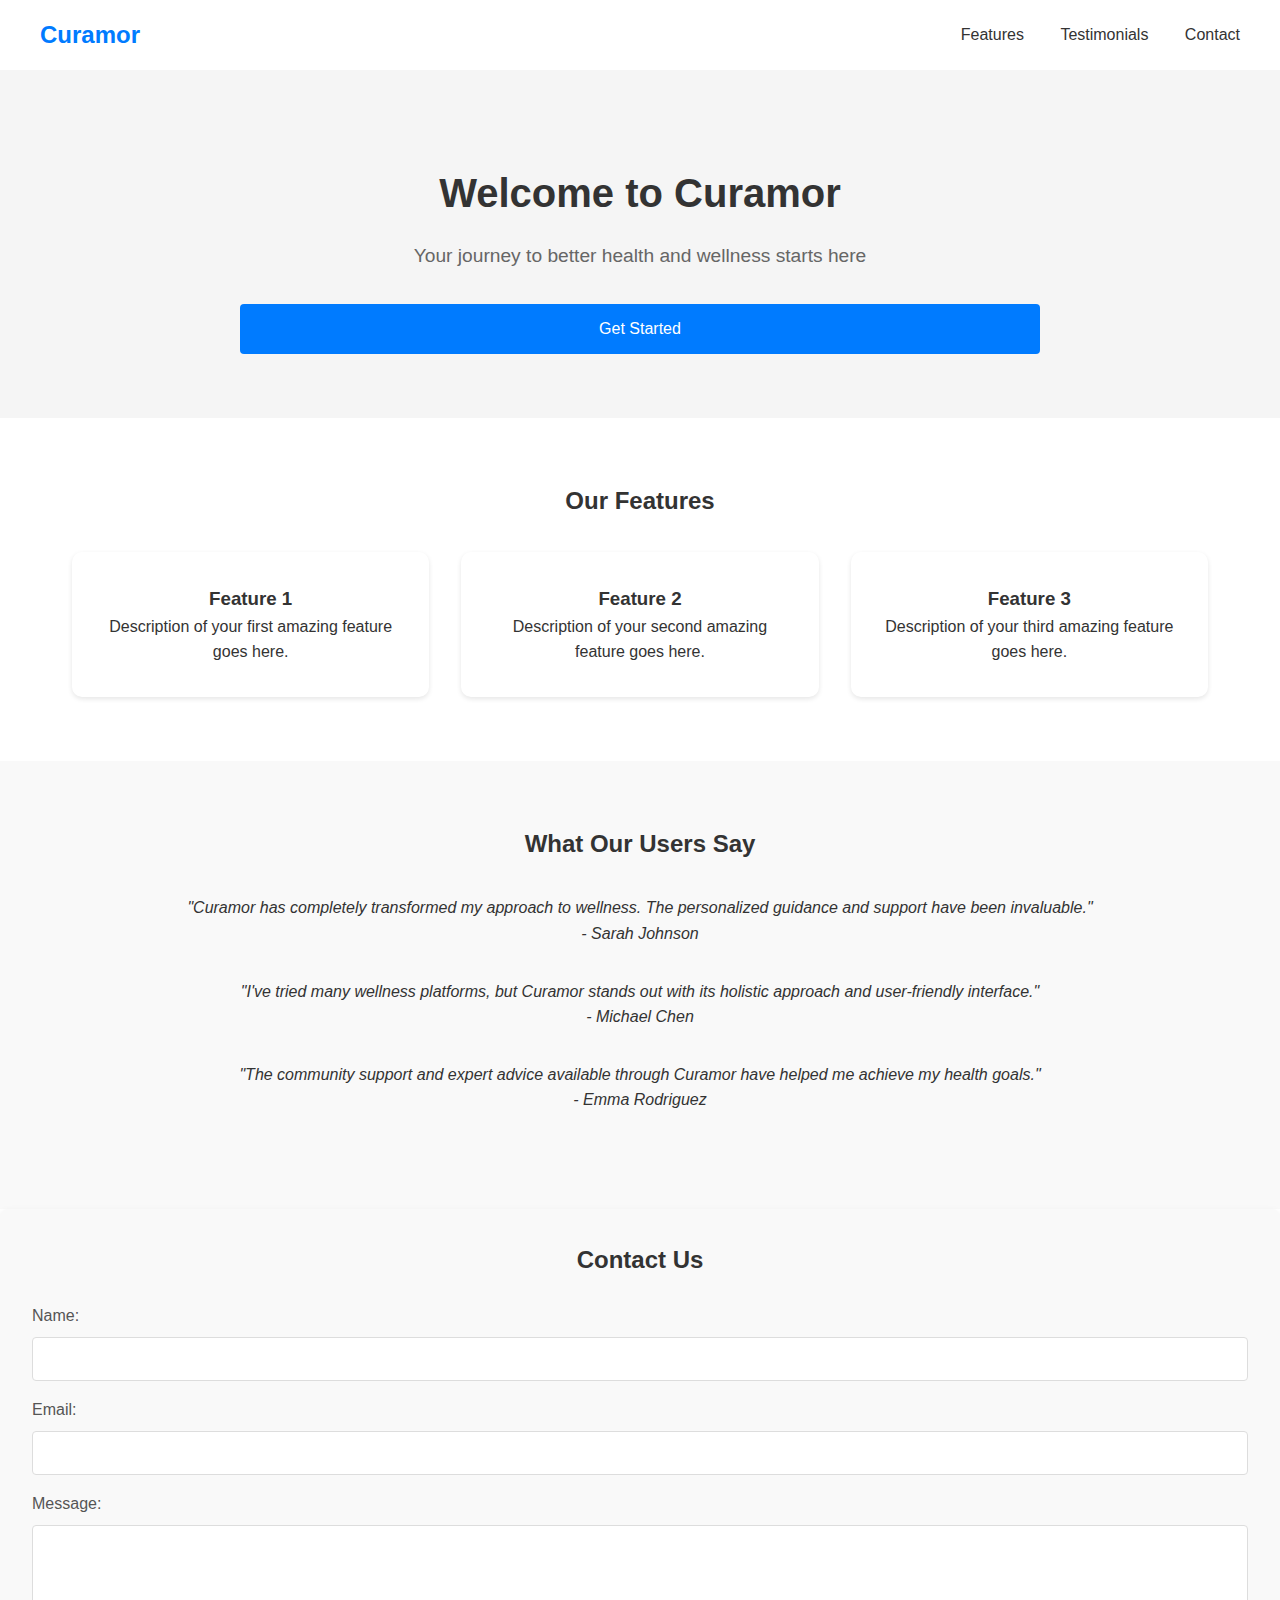
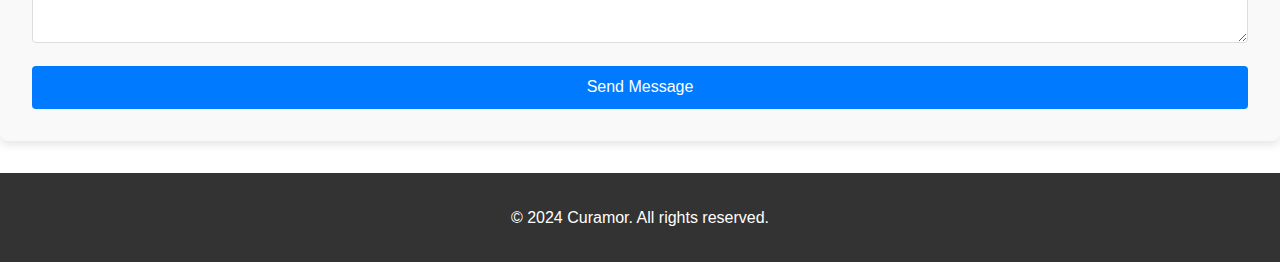
==== index.html @ 8fc708de "start landing page" ====
<!DOCTYPE html>
<html lang="en">
<head>
    <meta charset="UTF-8">
    <meta name="viewport" content="width=device-width, initial-scale=1.0">
    <title>Curamor - Welcome</title>
    <link rel="stylesheet" href="assets/css/normalize.css">
    <link rel="stylesheet" href="assets/css/style.css">
</head>
<body>
    <header>
        <nav>
            <div class="logo">Curamor</div>
            <div class="nav-links">
                <a href="#features">Features</a>
                <a href="#testimonials">Testimonials</a>
                <a href="#contact">Contact</a>
            </div>
        </nav>
    </header>

    <section class="hero">
        <div class="hero-content">
            <h1>Welcome to Curamor</h1>
            <p>Your journey to better health and wellness starts here</p>
            <a href="#get-started" class="cta-button">Get Started</a>
        </div>
    </section>

    <section class="features" id="features">
        <h2 style="text-align: center; margin-bottom: 2rem;">Our Features</h2>
        <div class="features-grid">
            <div class="feature-card">
                <h3>Feature 1</h3>
                <p>Description of your first amazing feature goes here.</p>
            </div>
            <div class="feature-card">
                <h3>Feature 2</h3>
                <p>Description of your second amazing feature goes here.</p>
            </div>
            <div class="feature-card">
                <h3>Feature 3</h3>
                <p>Description of your third amazing feature goes here.</p>
            </div>
        </div>
    </section>

    <section class="testimonials">
        <h2>What Our Users Say</h2>
        <div class="testimonial">
            <p>"Curamor has completely transformed my approach to wellness. The personalized guidance and support have been invaluable."</p>
            <cite>- Sarah Johnson</cite>
        </div>
        <div class="testimonial">
            <p>"I've tried many wellness platforms, but Curamor stands out with its holistic approach and user-friendly interface."</p>
            <cite>- Michael Chen</cite>
        </div>
        <div class="testimonial">
            <p>"The community support and expert advice available through Curamor have helped me achieve my health goals."</p>
            <cite>- Emma Rodriguez</cite>
        </div>
    </section>

    <section class="contact" id="contact">
        <h2>Contact Us</h2>
        <form action="#" method="POST">
            <div class="form-group">
                <label for="name">Name:</label>
                <input type="text" id="name" name="name" required>
            </div>
            <div class="form-group">
                <label for="email">Email:</label>
                <input type="email" id="email" name="email" required>
            </div>
            <div class="form-group">
                <label for="message">Message:</label>
                <textarea id="message" name="message" rows="5" required></textarea>
            </div>
            <button type="submit" class="cta-button">Send Message</button>
        </form>
    </section>

    <footer>
        <p>&copy; 2024 Curamor. All rights reserved.</p>
    </footer>
</body>
</html>
---- assets/css/style.css ----
* {
    margin: 0;
    padding: 0;
    box-sizing: border-box;
}

body {
    font-family: 'Arial', sans-serif;
    line-height: 1.6;
    color: #333;
}

header {
    background-color: #ffffff;
    padding: 1rem 2rem;
    box-shadow: 0 2px 5px rgba(0,0,0,0.1);
}

nav {
    display: flex;
    justify-content: space-between;
    align-items: center;
    max-width: 1200px;
    margin: 0 auto;
}

.logo {
    font-size: 1.5rem;
    font-weight: bold;
    color: #007bff;
}

.nav-links a {
    margin-left: 2rem;
    text-decoration: none;
    color: #333;
    transition: color 0.3s;
}

.nav-links a:hover {
    color: #007bff;
}

.hero {
    background-color: #f5f5f5;
    padding: 4rem 2rem;
    text-align: center;
}

.hero-content {
    max-width: 800px;
    margin: 0 auto;
}

.hero h1 {
    font-size: 2.5rem;
    margin-bottom: 1rem;
    color: #333;
}

.hero p {
    font-size: 1.2rem;
    color: #666;
    margin-bottom: 2rem;
}

.cta-button {
    display: inline-block;
    padding: 1rem 2rem;
    background-color: #007bff;
    color: white;
    text-decoration: none;
    border-radius: 5px;
    transition: background-color 0.3s;
}

.cta-button:hover {
    background-color: #0056b3;
}

.features {
    padding: 4rem 2rem;
    max-width: 1200px;
    margin: 0 auto;
}

.features h2 {
    text-align: center;
    margin-bottom: 2rem;
}

.features-grid {
    display: grid;
    grid-template-columns: repeat(auto-fit, minmax(250px, 1fr));
    gap: 2rem;
    margin-top: 2rem;
}

.feature-card {
    text-align: center;
    padding: 2rem;
    background-color: #ffffff;
    border-radius: 10px;
    box-shadow: 0 2px 5px rgba(0,0,0,0.1);
}

.testimonials {
    background-color: #f9f9f9;
    padding: 4rem 2rem;
    text-align: center;
}

.testimonials h2 {
    margin-bottom: 2rem;
}

.testimonial {
    margin-bottom: 2rem;
    font-style: italic;
}

footer {
    background-color: #333;
    color: white;
    padding: 2rem;
    text-align: center;
    margin-top: 2rem;
}

footer a {
    color: #007bff;
    text-decoration: none;
}

footer a:hover {
    text-decoration: underline;
}

.contact {
    background-color: #f9f9f9;
    padding: 2rem;
    border-radius: 8px;
    box-shadow: 0 4px 8px rgba(0, 0, 0, 0.1);
}

.contact h2 {
    text-align: center;
    margin-bottom: 1.5rem;
    color: #333;
}

.form-group {
    margin-bottom: 1rem;
}

.form-group label {
    display: block;
    margin-bottom: 0.5rem;
    color: #555;
}

.form-group input,
.form-group textarea {
    width: 100%;
    padding: 0.75rem;
    border: 1px solid #ddd;
    border-radius: 4px;
    font-size: 1rem;
}

.form-group input:focus,
.form-group textarea:focus {
    border-color: #007BFF;
    outline: none;
}

.cta-button {
    display: block;
    width: 100%;
    padding: 0.75rem;
    background-color: #007BFF;
    color: #fff;
    border: none;
    border-radius: 4px;
    font-size: 1rem;
    cursor: pointer;
    text-align: center;
    transition: background-color 0.3s ease;
}

.cta-button:hover {
    background-color: #0056b3;
}
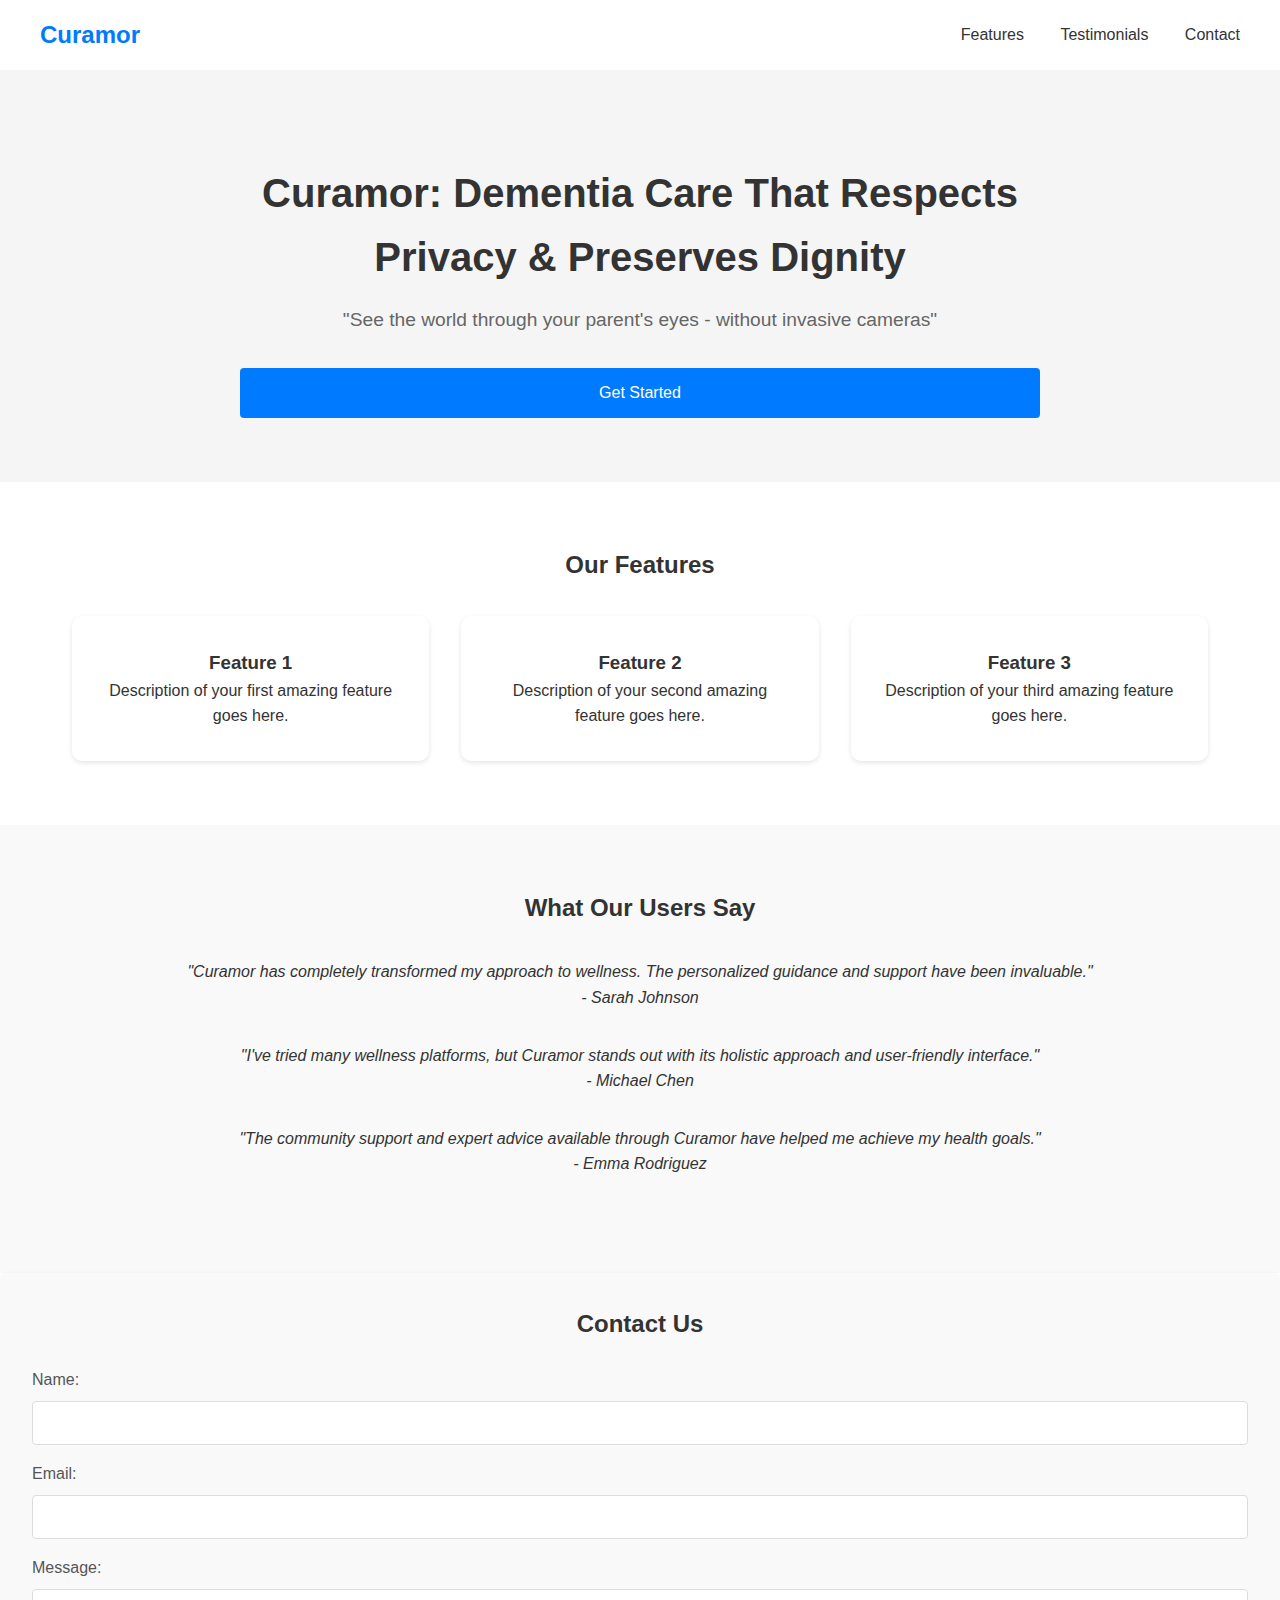
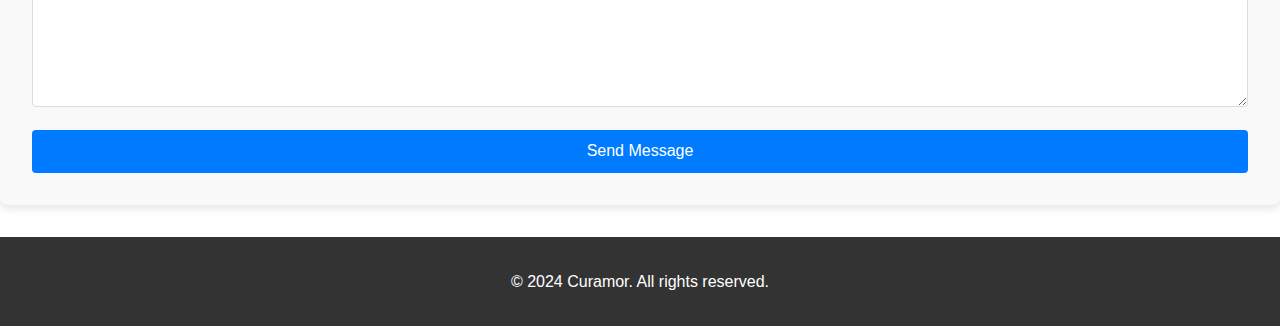
==== commit f685b053: "Update content" ====
--- a/index.html
+++ b/index.html
@@ -21,8 +21,8 @@
 
     <section class="hero">
         <div class="hero-content">
-            <h1>Welcome to Curamor</h1>
-            <p>Your journey to better health and wellness starts here</p>
+            <h1>Curamor: Dementia Care That Respects Privacy & Preserves Dignity</h1>
+            <p>"See the world through your parent's eyes - without invasive cameras"</p>
             <a href="#get-started" class="cta-button">Get Started</a>
         </div>
     </section>
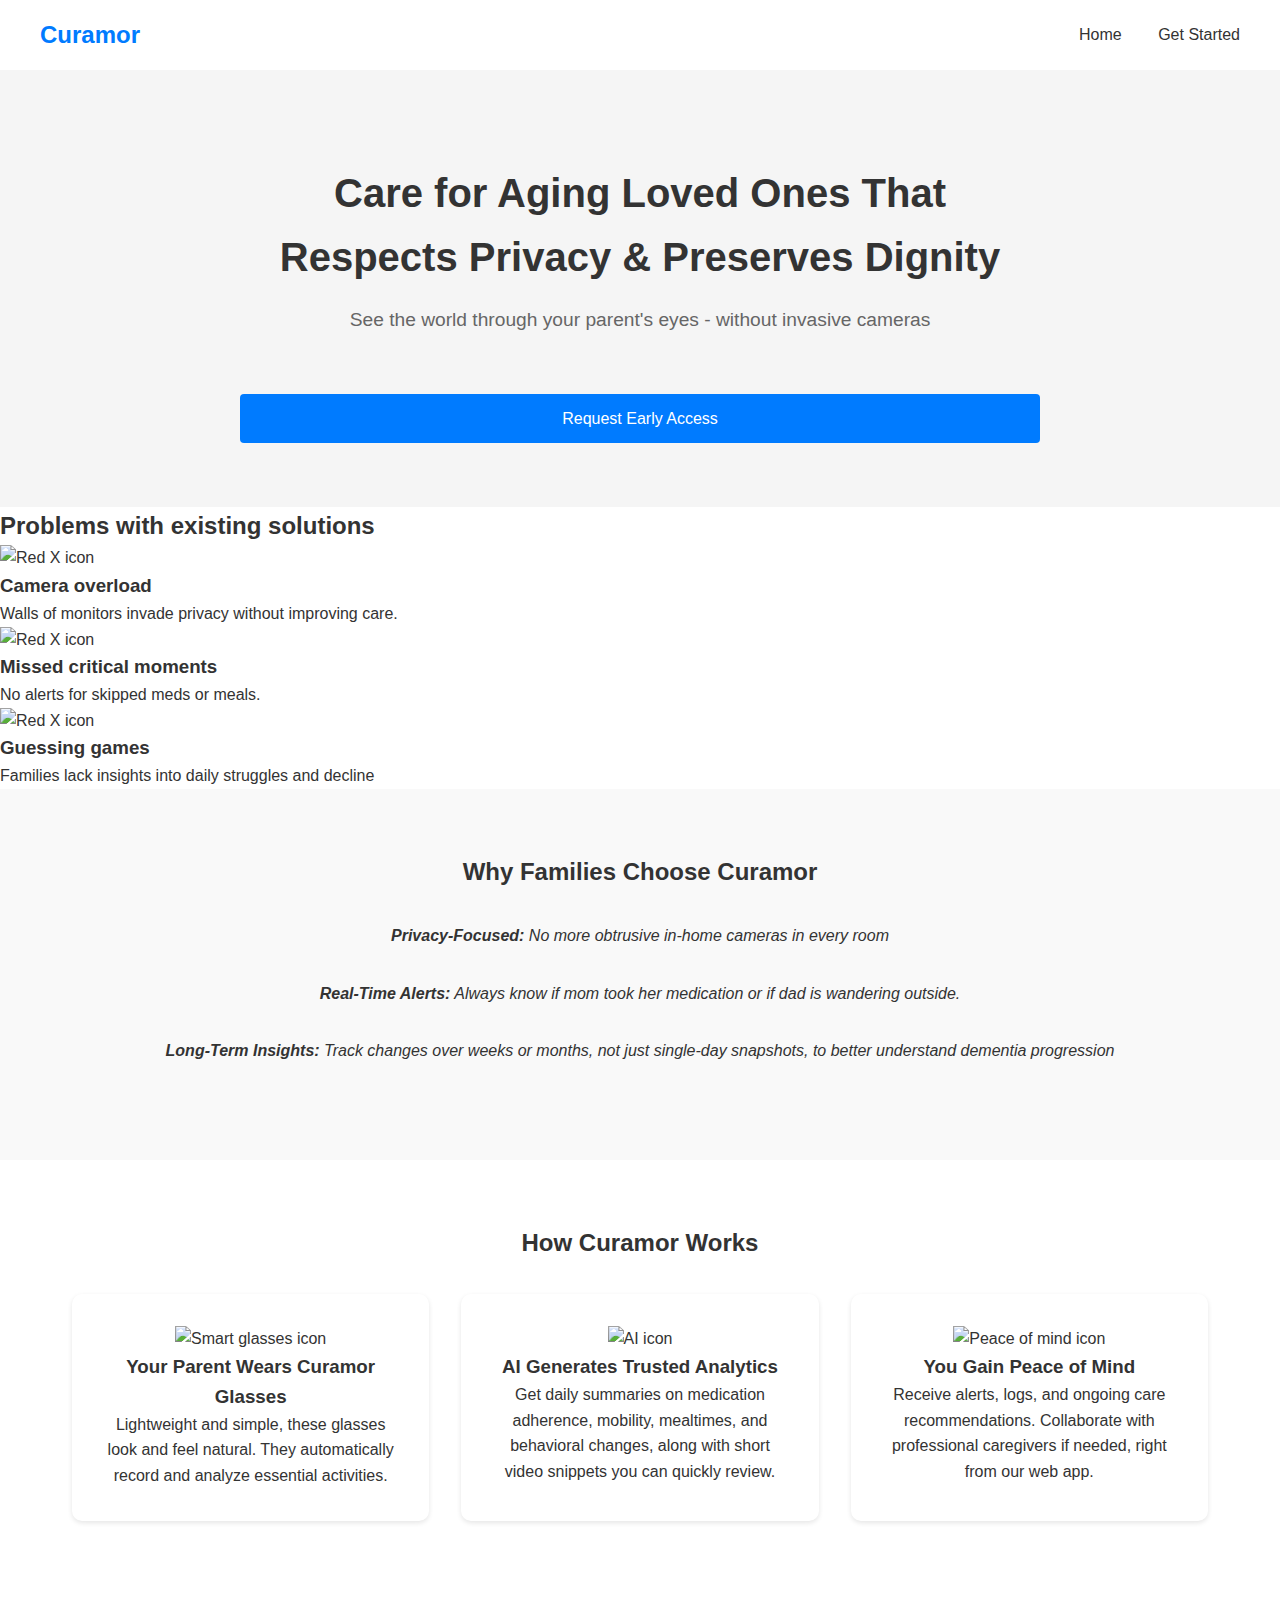
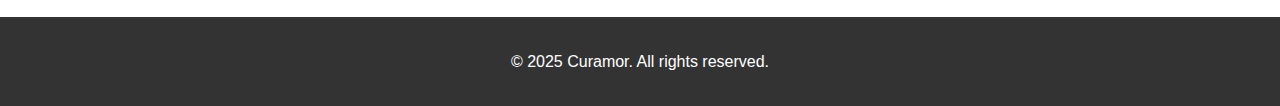
==== commit 77e0c79a: "Add mailchimp signup form" ====
--- a/index.html
+++ b/index.html
@@ -4,6 +4,7 @@
     <meta charset="UTF-8">
     <meta name="viewport" content="width=device-width, initial-scale=1.0">
     <title>Curamor - Welcome</title>
+    <link rel="icon" type="image/x-icon" href="assets/images/favicon.ico">
     <link rel="stylesheet" href="assets/css/normalize.css">
     <link rel="stylesheet" href="assets/css/style.css">
 </head>
@@ -12,76 +13,91 @@
         <nav>
             <div class="logo">Curamor</div>
             <div class="nav-links">
-                <a href="#features">Features</a>
-                <a href="#testimonials">Testimonials</a>
-                <a href="#contact">Contact</a>
+                <!-- <a href="#features">How Curamor Works</a>
+                <a href="#testimonials">Testimonials</a> -->
+                <a href="index.html">Home</a>
+                <a href="pages/signup.html">Get Started</a>
             </div>
         </nav>
     </header>
 
-    <section class="hero">
+    <section class="hero ">
         <div class="hero-content">
-            <h1>Curamor: Dementia Care That Respects Privacy & Preserves Dignity</h1>
-            <p>"See the world through your parent's eyes - without invasive cameras"</p>
-            <a href="#get-started" class="cta-button">Get Started</a>
+            <h1>Care for Aging Loved Ones That Respects Privacy & Preserves Dignity</h1>
+            <p>See the world through your parent's eyes - without invasive cameras</p>
+            <br>
+            <!-- <p>Curamor’s AI-powered smart glasses provide real-time insight into your elderly 
+                parent's well-being, helping you monitor critical daily tasks, stay proactive 
+                about dementia progression, and preserve your parent's dignity.
+            </p> -->
+            <a href="pages/signup.html" class="cta-button">Request Early Access</a>
+        </div>
+    </section>
+
+    <section class="problems" id="current-problems">
+        <h2>Problems with existing solutions</h2>
+        <div class="problems-grid">
+            <div class="problem-card">
+                <img src="assets/images/red-x.png" alt="Red X icon" class="problem-icon">
+                <h3>Camera overload</h3>
+                <p>Walls of monitors invade privacy without improving care.</p>
+            </div>
+            <div class="problem-card">
+                <img src="assets/images/red-x.png" alt="Red X icon" class="problem-icon">
+                <h3>Missed critical moments</h3>
+                <p>No alerts for skipped meds or meals.</p>
+            </div>
+            <div class="problem-card">
+                <img src="assets/images/red-x.png" alt="Red X icon" class="problem-icon">
+                <h3>Guessing games</h3>
+                <p>Families lack insights into daily struggles and decline</p>
+            </div>
+        </div>
+    </section>
+
+
+    <section class="testimonials">
+        <h2>Why Families Choose Curamor</h2>
+        <div class="testimonial">
+            <p><b>Privacy-Focused:</b> No more obtrusive in-home cameras in every room</p>
+        </div>
+        <div class="testimonial">
+            <p><b>Real-Time Alerts:</b> Always know if mom took her medication or if dad is wandering outside.</p>
+        </div>
+        <div class="testimonial">
+            <p><b>Long-Term Insights:</b> Track changes over weeks or months, not just single-day snapshots, to better understand dementia progression</p>
         </div>
     </section>
 
     <section class="features" id="features">
-        <h2 style="text-align: center; margin-bottom: 2rem;">Our Features</h2>
+        <h2>How Curamor Works</h2>
         <div class="features-grid">
             <div class="feature-card">
-                <h3>Feature 1</h3>
-                <p>Description of your first amazing feature goes here.</p>
+                <img src="assets/images/smart-glass-icon.png" alt="Smart glasses icon" class="feature-icon">
+                <h3>Your Parent Wears Curamor Glasses</h3>
+                <p>Lightweight and simple, these glasses look and feel natural. They automatically record and analyze essential activities.</p>
             </div>
             <div class="feature-card">
-                <h3>Feature 2</h3>
-                <p>Description of your second amazing feature goes here.</p>
+                <img src="assets/images/ai-icon.png" alt="AI icon" class="feature-icon">
+                <h3>AI Generates Trusted Analytics</h3>
+                <p>Get daily summaries on medication adherence, mobility, mealtimes, and behavioral changes, along with short video snippets you can quickly review.</p>
             </div>
             <div class="feature-card">
-                <h3>Feature 3</h3>
-                <p>Description of your third amazing feature goes here.</p>
+                <img src="assets/images/peace-of-mind-icon.png" alt="Peace of mind icon" class="feature-icon">
+                <h3>You Gain Peace of Mind</h3>
+                <p>Receive alerts, logs, and ongoing care recommendations. Collaborate with professional caregivers if needed, right from our web app.</p>
             </div>
         </div>
     </section>
 
-    <section class="testimonials">
-        <h2>What Our Users Say</h2>
-        <div class="testimonial">
-            <p>"Curamor has completely transformed my approach to wellness. The personalized guidance and support have been invaluable."</p>
-            <cite>- Sarah Johnson</cite>
-        </div>
-        <div class="testimonial">
-            <p>"I've tried many wellness platforms, but Curamor stands out with its holistic approach and user-friendly interface."</p>
-            <cite>- Michael Chen</cite>
-        </div>
-        <div class="testimonial">
-            <p>"The community support and expert advice available through Curamor have helped me achieve my health goals."</p>
-            <cite>- Emma Rodriguez</cite>
-        </div>
-    </section>
-
-    <section class="contact" id="contact">
-        <h2>Contact Us</h2>
-        <form action="#" method="POST">
-            <div class="form-group">
-                <label for="name">Name:</label>
-                <input type="text" id="name" name="name" required>
-            </div>
-            <div class="form-group">
-                <label for="email">Email:</label>
-                <input type="email" id="email" name="email" required>
-            </div>
-            <div class="form-group">
-                <label for="message">Message:</label>
-                <textarea id="message" name="message" rows="5" required></textarea>
-            </div>
-            <button type="submit" class="cta-button">Send Message</button>
-        </form>
-    </section>
+    <!-- <section class="get-started" id="get-started">
+        <h2>Get Started</h2>
+        <p>Experience worry-free dementia care. Reserve your spot to be among the first to integrate Curamor into your family's daily life.</p>
+        <a href="#get-started" class="cta-button">Request Early Access</a>
+    </section> -->
 
     <footer>
-        <p>&copy; 2024 Curamor. All rights reserved.</p>
+        <p>&copy; 2025 Curamor. All rights reserved.</p>
     </footer>
 </body>
 </html>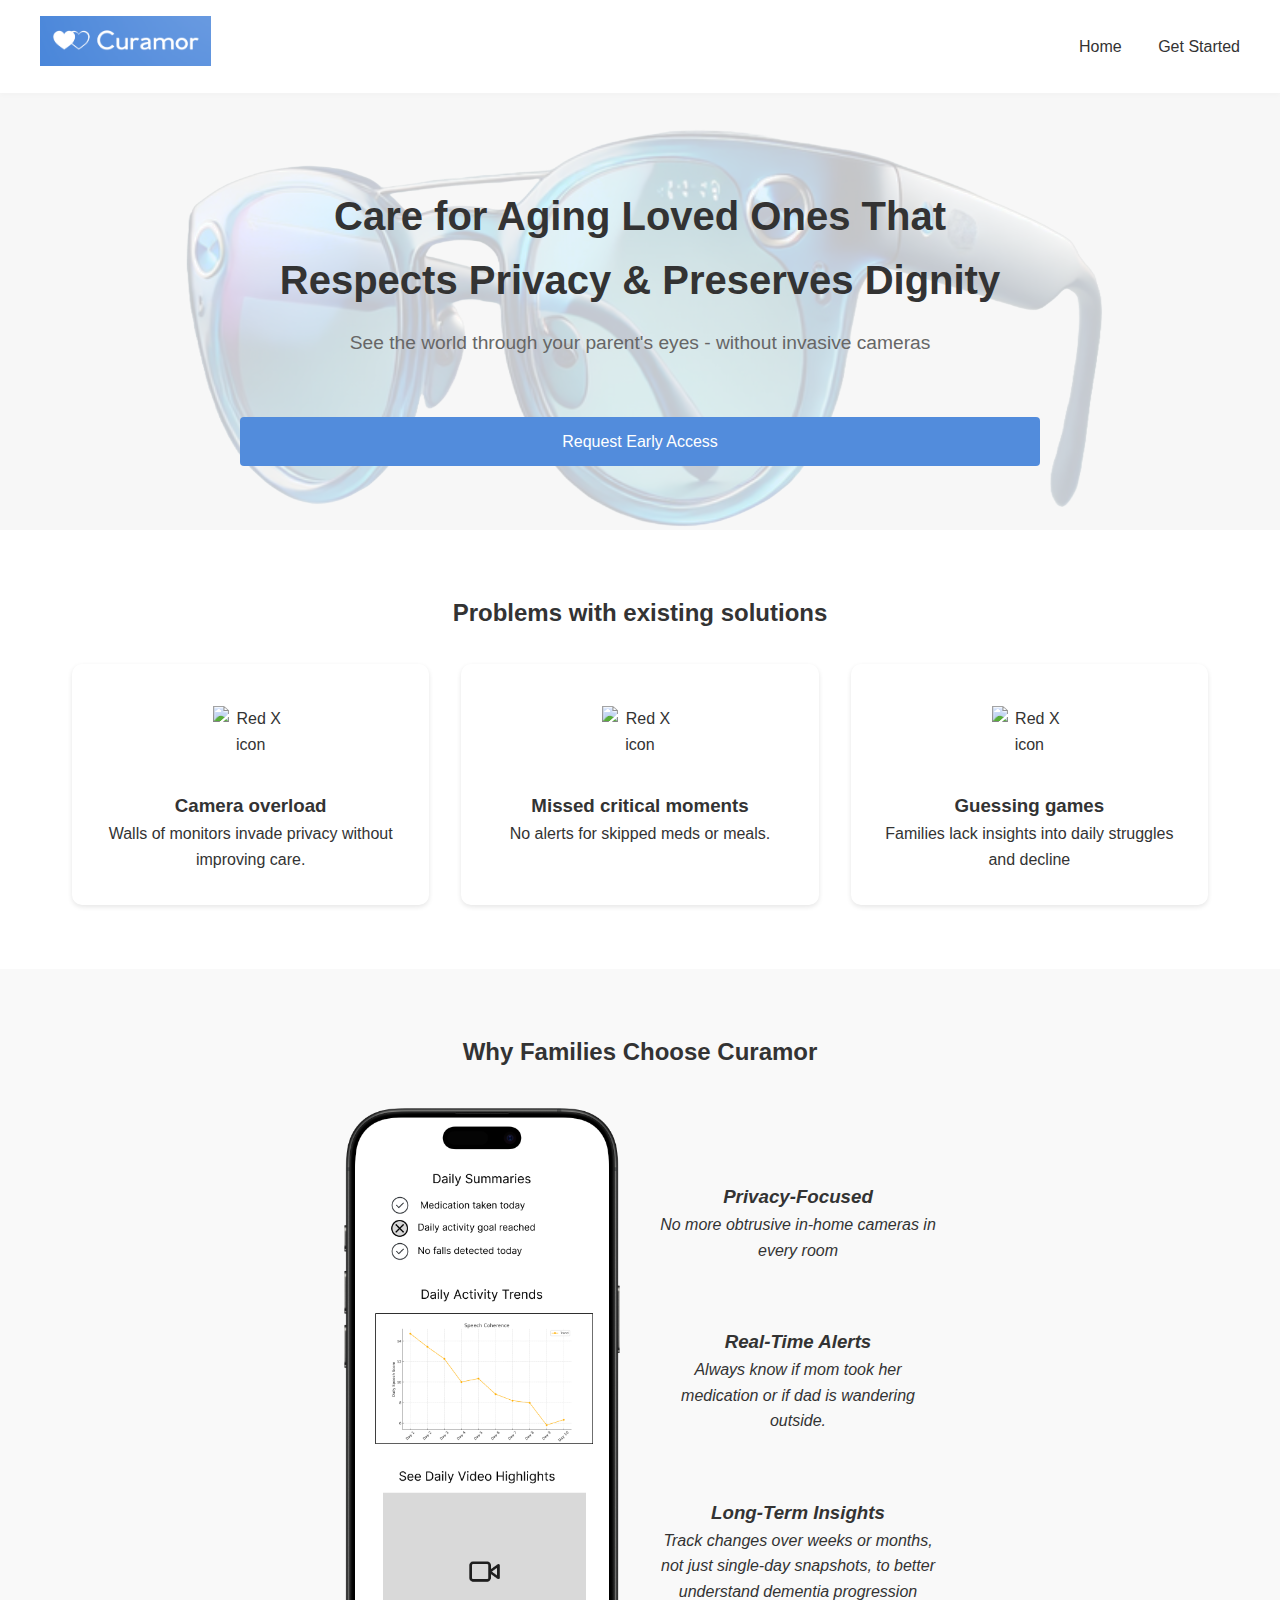
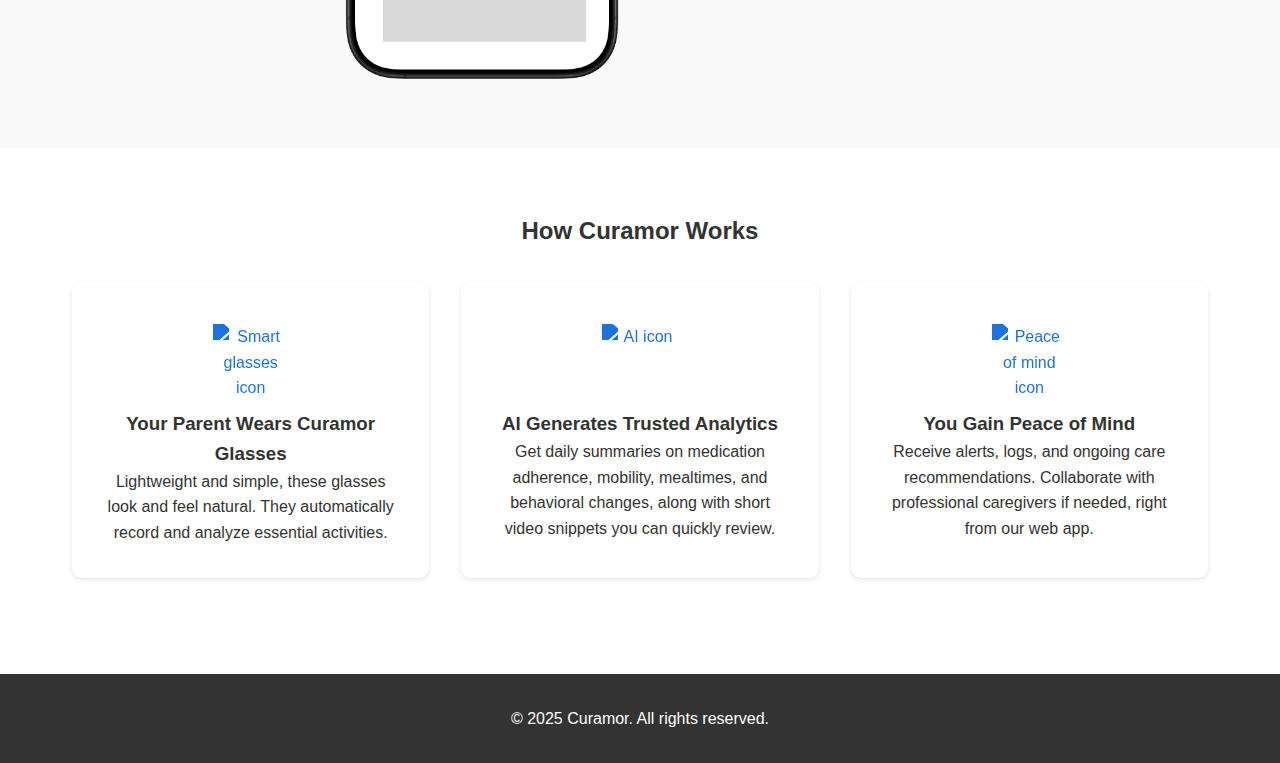
==== commit adc57404: "[Add images] Update site with images" ====
--- a/index.html
+++ b/index.html
@@ -11,7 +11,7 @@
 <body>
     <header>
         <nav>
-            <div class="logo">Curamor</div>
+            <div class="logo"><img src="assets/images/logo.png" height=50vw></div>
             <div class="nav-links">
                 <!-- <a href="#features">How Curamor Works</a>
                 <a href="#testimonials">Testimonials</a> -->
@@ -57,15 +57,22 @@
 
 
     <section class="testimonials">
-        <h2>Why Families Choose Curamor</h2>
-        <div class="testimonial">
-            <p><b>Privacy-Focused:</b> No more obtrusive in-home cameras in every room</p>
-        </div>
-        <div class="testimonial">
-            <p><b>Real-Time Alerts:</b> Always know if mom took her medication or if dad is wandering outside.</p>
-        </div>
-        <div class="testimonial">
-            <p><b>Long-Term Insights:</b> Track changes over weeks or months, not just single-day snapshots, to better understand dementia progression</p>
+        <div class="testimonials-content">
+            <h2>Why Families Choose Curamor</h2>
+            <div class="testimonial-grid">
+                <div class="testimonial-image"><img src="assets/images/app-render.png"/></div>
+                <div class="testimonials-text">
+                    <div class="testimonial">
+                        <p><h3>Privacy-Focused</h3> No more obtrusive in-home cameras in every room</p>
+                    </div>
+                    <div class="testimonial">
+                        <p><h3>Real-Time Alerts</h3> Always know if mom took her medication or if dad is wandering outside.</p>
+                    </div>
+                    <div class="testimonial">
+                        <p><h3>Long-Term Insights</h3> Track changes over weeks or months, not just single-day snapshots, to better understand dementia progression</p>
+                    </div>
+                </div>
+            </div>
         </div>
     </section>
 
--- a/assets/css/style.css
+++ b/assets/css/style.css
@@ -27,7 +27,6 @@
 .logo {
     font-size: 1.5rem;
     font-weight: bold;
-    color: #007bff;
 }
 
 .nav-links a {
@@ -45,6 +44,12 @@
     background-color: #f5f5f5;
     padding: 4rem 2rem;
     text-align: center;
+    background-image: url("../images/glasses.png");
+    background-color: #f5f5f5cc;
+    background-blend-mode: lighten;
+    background-size: contain; /* Ensures full image is visible */
+    background-position: center;
+    background-repeat: no-repeat;
 }
 
 .hero-content {
@@ -67,7 +72,7 @@
 .cta-button {
     display: inline-block;
     padding: 1rem 2rem;
-    background-color: #007bff;
+    background-color: #528cdc;
     color: white;
     text-decoration: none;
     border-radius: 5px;
@@ -78,6 +83,39 @@
     background-color: #0056b3;
 }
 
+.problems   {
+    padding: 4rem 2rem;
+    max-width: 1200px;
+    margin: 0 auto;
+}
+
+.problems h2 {
+    text-align: center;
+    margin-bottom: 2rem;
+}
+
+.problems-grid {
+    display: grid;
+    grid-template-columns: repeat(auto-fit, minmax(250px, 1fr));
+    gap: 2rem;
+    margin-top: 2rem;
+}
+
+.problem-card {
+    text-align: center;
+    padding: 2rem;
+    background-color: #ffffff;
+    border-radius: 10px;
+    box-shadow: 0 2px 5px rgba(0,0,0,0.1);
+}
+
+.problem-icon {
+    width: 75px;
+    height: 75px;
+    margin: 10px;
+    display: inline-block;
+} 
+
 .features {
     padding: 4rem 2rem;
     max-width: 1200px;
@@ -104,20 +142,67 @@
     box-shadow: 0 2px 5px rgba(0,0,0,0.1);
 }
 
+.feature-icon {
+    width: 75px;
+    height: 75px;
+    margin: 10px;
+    display: inline-block;
+    filter: brightness(0) saturate(100%) invert(31%) sepia(98%) saturate(1000%) hue-rotate(190deg) brightness(100%) contrast(100%);
+} 
+
+
 .testimonials {
     background-color: #f9f9f9;
     padding: 4rem 2rem;
     text-align: center;
 }
 
+.testimonials-content {
+    max-width: 600px;
+    margin: 0 auto;
+}
+
 .testimonials h2 {
     margin-bottom: 2rem;
 }
 
+.testimonial-grid{
+    display: grid;
+    grid-template-columns: repeat(2, minmax(0, 1fr));
+    gap: 2rem;
+    margin-top: 2rem;
+}
+
+.testimonials-text{
+    grid-template-columns: repeat(auto-fit, minmax(250px, 1fr));
+    gap: 2rem;
+    margin-top: 2rem;
+    display: flex;
+    flex-direction: column;
+    justify-content: center;
+    align-items: center;
+}
+
 .testimonial {
     margin-bottom: 2rem;
     font-style: italic;
 }
+
+.testimonial-image img {
+    max-width: 100%;
+    height: auto;
+    display: block;
+    margin: 0 auto;
+}
+/* 
+.get-started {
+    max-width: 1200px;
+    margin: 0 auto;
+    padding: 20px;
+    text-align: center;
+    box-sizing: border-box;
+    background-color: #f5f5f5;
+} */
 
 footer {
     background-color: #333;
@@ -136,49 +221,12 @@
     text-decoration: underline;
 }
 
-.contact {
-    background-color: #f9f9f9;
-    padding: 2rem;
-    border-radius: 8px;
-    box-shadow: 0 4px 8px rgba(0, 0, 0, 0.1);
-}
-
-.contact h2 {
-    text-align: center;
-    margin-bottom: 1.5rem;
-    color: #333;
-}
-
-.form-group {
-    margin-bottom: 1rem;
-}
-
-.form-group label {
-    display: block;
-    margin-bottom: 0.5rem;
-    color: #555;
-}
-
-.form-group input,
-.form-group textarea {
-    width: 100%;
-    padding: 0.75rem;
-    border: 1px solid #ddd;
-    border-radius: 4px;
-    font-size: 1rem;
-}
-
-.form-group input:focus,
-.form-group textarea:focus {
-    border-color: #007BFF;
-    outline: none;
-}
 
 .cta-button {
     display: block;
     width: 100%;
     padding: 0.75rem;
-    background-color: #007BFF;
+    background-color: #528cdc;
     color: #fff;
     border: none;
     border-radius: 4px;
@@ -190,4 +238,52 @@
 
 .cta-button:hover {
     background-color: #0056b3;
-} +}
+
+/* Signup section */
+
+.signup-section {
+    display: flex;
+    flex-direction: column;
+    justify-content: center;
+    align-items: center;
+    text-align: center;
+    padding: 2rem;
+    box-sizing: border-box;
+    margin: 0 auto; /* Center the section horizontally */
+    max-width: 600px; /* Optional: Limit the maximum width */
+}
+
+.signup-section h2 {
+    margin-bottom: 1rem;
+}
+
+.signup-section p {
+    margin-bottom: 2rem;
+}
+
+.signup-section .cta-button {
+    padding: 0.5rem 1rem;
+    background-color: #007bff;
+    color: white;
+    border: none;
+    border-radius: 5px;
+    cursor: pointer;
+    transition: background-color 0.3s;
+}
+
+.signup-section .cta-button:hover {
+    background-color: #0056b3;
+}
+
+.full-page {
+    height: 100vh; /* Full viewport height */
+    display: flex;
+    flex-direction: column;
+    justify-content: center;
+    align-items: center;
+    text-align: center;
+    /* background-color: #f9f9f9; */
+    padding: 2rem;
+    box-sizing: border-box;
+}
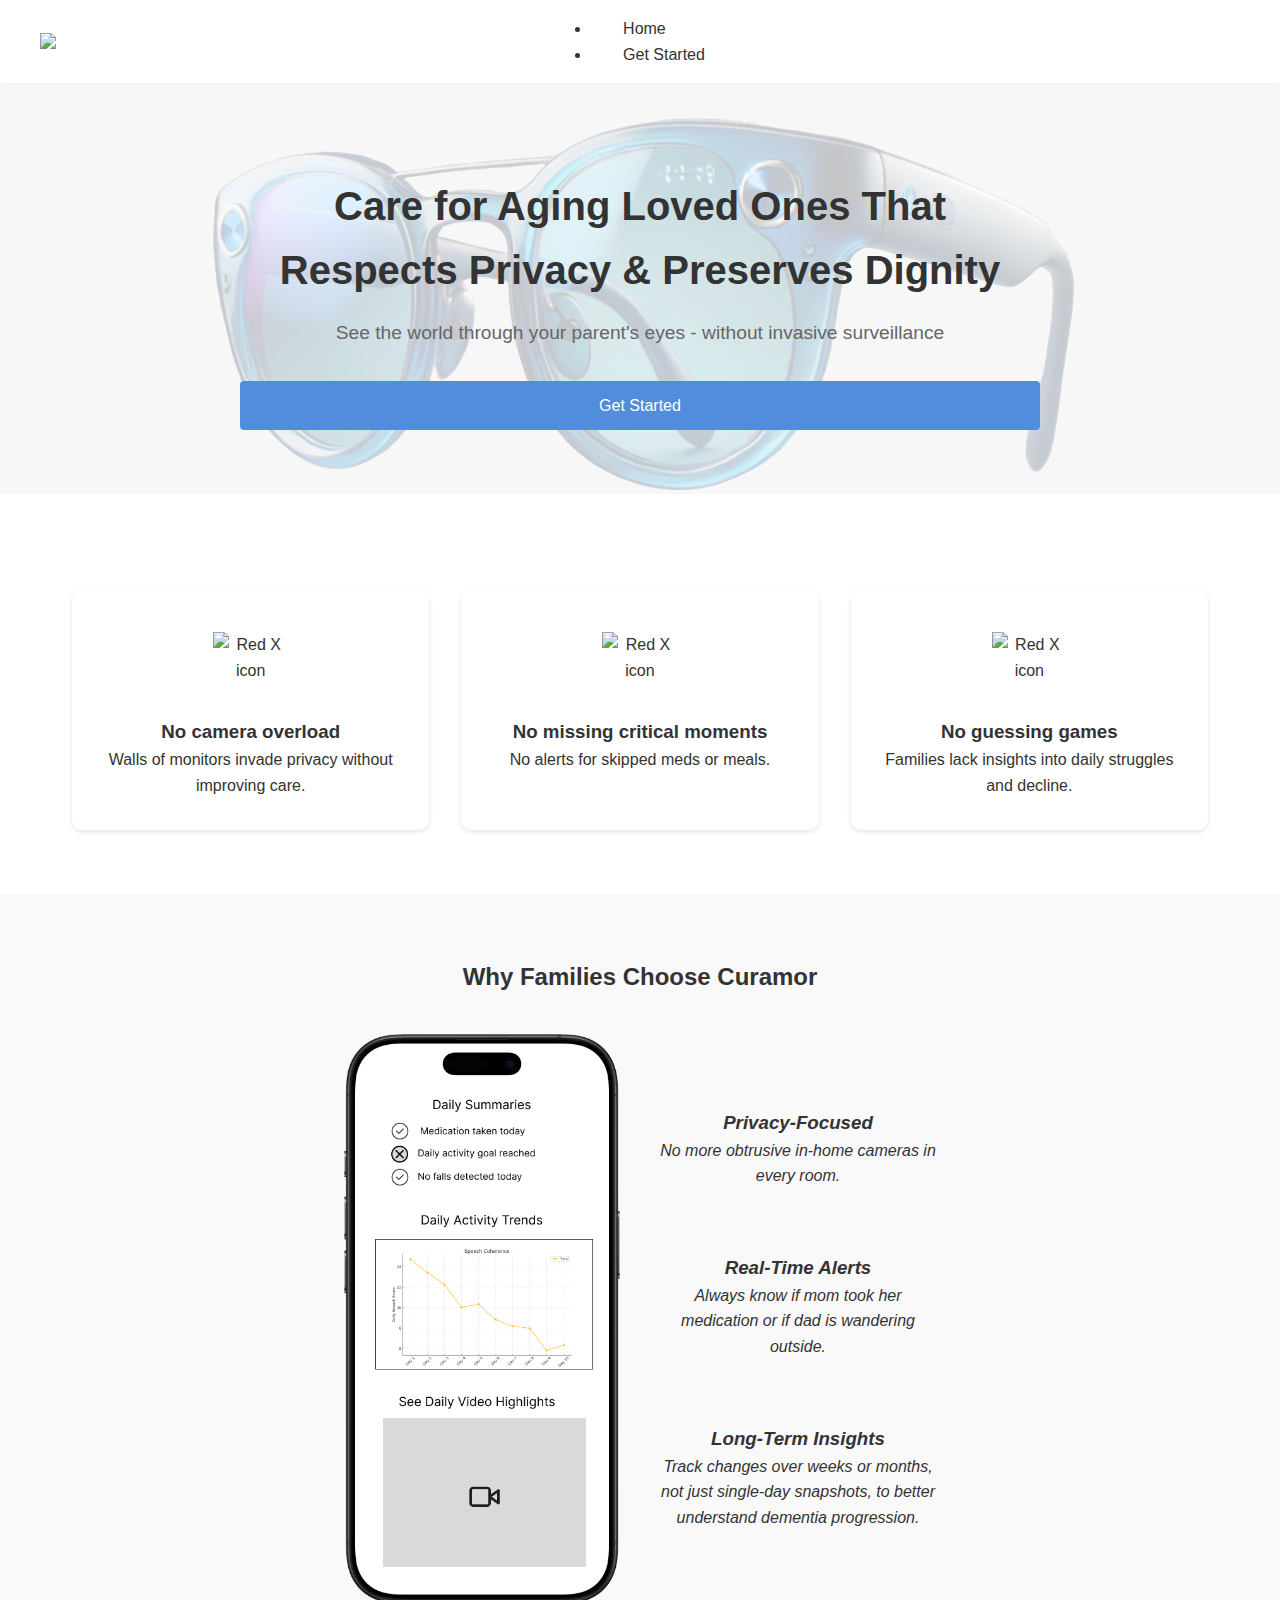
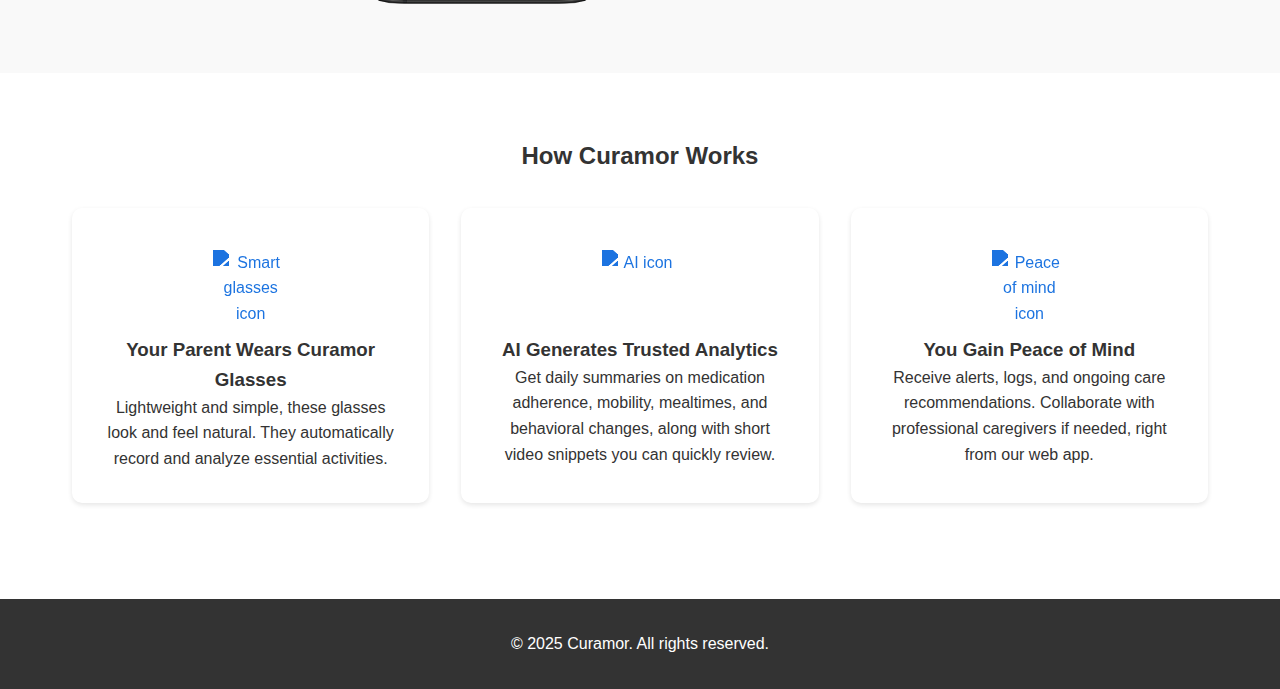
==== commit 6fd7846d: "Add posthog for analytics" ====
--- a/index.html
+++ b/index.html
@@ -7,50 +7,52 @@
     <link rel="icon" type="image/x-icon" href="assets/images/favicon.ico">
     <link rel="stylesheet" href="assets/css/normalize.css">
     <link rel="stylesheet" href="assets/css/style.css">
+    <script>
+        !function(t,e){var o,n,p,r;e.__SV||(window.posthog=e,e._i=[],e.init=function(i,s,a){function g(t,e){var o=e.split(".");2==o.length&&(t=t[o[0]],e=o[1]),t[e]=function(){t.push([e].concat(Array.prototype.slice.call(arguments,0)))}}(p=t.createElement("script")).type="text/javascript",p.crossOrigin="anonymous",p.async=!0,p.src=s.api_host.replace(".i.posthog.com","-assets.i.posthog.com")+"/static/array.js",(r=t.getElementsByTagName("script")[0]).parentNode.insertBefore(p,r);var u=e;for(void 0!==a?u=e[a]=[]:a="posthog",u.people=u.people||[],u.toString=function(t){var e="posthog";return"posthog"!==a&&(e+="."+a),t||(e+=" (stub)"),e},u.people.toString=function(){return u.toString(1)+".people (stub)"},o="init capture register register_once register_for_session unregister unregister_for_session getFeatureFlag getFeatureFlagPayload isFeatureEnabled reloadFeatureFlags updateEarlyAccessFeatureEnrollment getEarlyAccessFeatures on onFeatureFlags onSessionId getSurveys getActiveMatchingSurveys renderSurvey canRenderSurvey getNextSurveyStep identify setPersonProperties group resetGroups setPersonPropertiesForFlags resetPersonPropertiesForFlags setGroupPropertiesForFlags resetGroupPropertiesForFlags reset get_distinct_id getGroups get_session_id get_session_replay_url alias set_config startSessionRecording stopSessionRecording sessionRecordingStarted captureException loadToolbar get_property getSessionProperty createPersonProfile opt_in_capturing opt_out_capturing has_opted_in_capturing has_opted_out_capturing clear_opt_in_out_capturing debug".split(" "),n=0;n<o.length;n++)g(u,o[n]);e._i.push([i,s,a])},e.__SV=1)}(document,window.posthog||[]);
+        posthog.init('phc_DGVbvFc7yFb0Oy8ZTnbkYh1or5TV6GrVzLtVGExPcco', {api_host: 'https://us.i.posthog.com'})
+    </script>
 </head>
 <body>
     <header>
         <nav>
-            <div class="logo"><img src="assets/images/logo.png" height=50vw></div>
-            <div class="nav-links">
-                <!-- <a href="#features">How Curamor Works</a>
-                <a href="#testimonials">Testimonials</a> -->
-                <a href="index.html">Home</a>
-                <a href="pages/signup.html">Get Started</a>
+            <div class="logo"><img src="assets/images/logo-clear.png" height=50vw></div>
+            <ul class="nav-links">
+                <li><a href="index.html">Home</a></li>
+                <li><a href="pages/signup.html">Get Started</a></li>
+            </ul>
+            <div class="hamburger">
+                <span class="bar"></span>
+                <span class="bar"></span>
+                <span class="bar"></span>
             </div>
         </nav>
     </header>
 
-    <section class="hero ">
+    <section class="hero">
         <div class="hero-content">
             <h1>Care for Aging Loved Ones That Respects Privacy & Preserves Dignity</h1>
-            <p>See the world through your parent's eyes - without invasive cameras</p>
-            <br>
-            <!-- <p>Curamor’s AI-powered smart glasses provide real-time insight into your elderly 
-                parent's well-being, helping you monitor critical daily tasks, stay proactive 
-                about dementia progression, and preserve your parent's dignity.
-            </p> -->
-            <a href="pages/signup.html" class="cta-button">Request Early Access</a>
+            <p>See the world through your parent's eyes - without invasive surveillance</p>
+            <a href="pages/signup.html" class="cta-button">Get Started</a>
         </div>
     </section>
 
     <section class="problems" id="current-problems">
-        <h2>Problems with existing solutions</h2>
+        <!-- <h2>Problems with existing solutions</h2> -->
         <div class="problems-grid">
             <div class="problem-card">
                 <img src="assets/images/red-x.png" alt="Red X icon" class="problem-icon">
-                <h3>Camera overload</h3>
+                <h3>No camera overload</h3>
                 <p>Walls of monitors invade privacy without improving care.</p>
             </div>
             <div class="problem-card">
                 <img src="assets/images/red-x.png" alt="Red X icon" class="problem-icon">
-                <h3>Missed critical moments</h3>
+                <h3>No missing critical moments</h3>
                 <p>No alerts for skipped meds or meals.</p>
             </div>
             <div class="problem-card">
                 <img src="assets/images/red-x.png" alt="Red X icon" class="problem-icon">
-                <h3>Guessing games</h3>
-                <p>Families lack insights into daily struggles and decline</p>
+                <h3>No guessing games</h3>
+                <p>Families lack insights into daily struggles and decline.</p>
             </div>
         </div>
     </section>
@@ -60,16 +62,16 @@
         <div class="testimonials-content">
             <h2>Why Families Choose Curamor</h2>
             <div class="testimonial-grid">
-                <div class="testimonial-image"><img src="assets/images/app-render.png"/></div>
+                <div class="testimonial-image"><img src="assets/images/app-render.png" alt="Curamor app interface"/></div>
                 <div class="testimonials-text">
                     <div class="testimonial">
-                        <p><h3>Privacy-Focused</h3> No more obtrusive in-home cameras in every room</p>
+                        <p><h3>Privacy-Focused</h3> No more obtrusive in-home cameras in every room.</p>
                     </div>
                     <div class="testimonial">
                         <p><h3>Real-Time Alerts</h3> Always know if mom took her medication or if dad is wandering outside.</p>
                     </div>
                     <div class="testimonial">
-                        <p><h3>Long-Term Insights</h3> Track changes over weeks or months, not just single-day snapshots, to better understand dementia progression</p>
+                        <p><h3>Long-Term Insights</h3> Track changes over weeks or months, not just single-day snapshots, to better understand dementia progression.</p>
                     </div>
                 </div>
             </div>
@@ -106,5 +108,8 @@
     <footer>
         <p>&copy; 2025 Curamor. All rights reserved.</p>
     </footer>
+
+    <script src="assets/js/navigation.js"></script>
 </body>
+
 </html>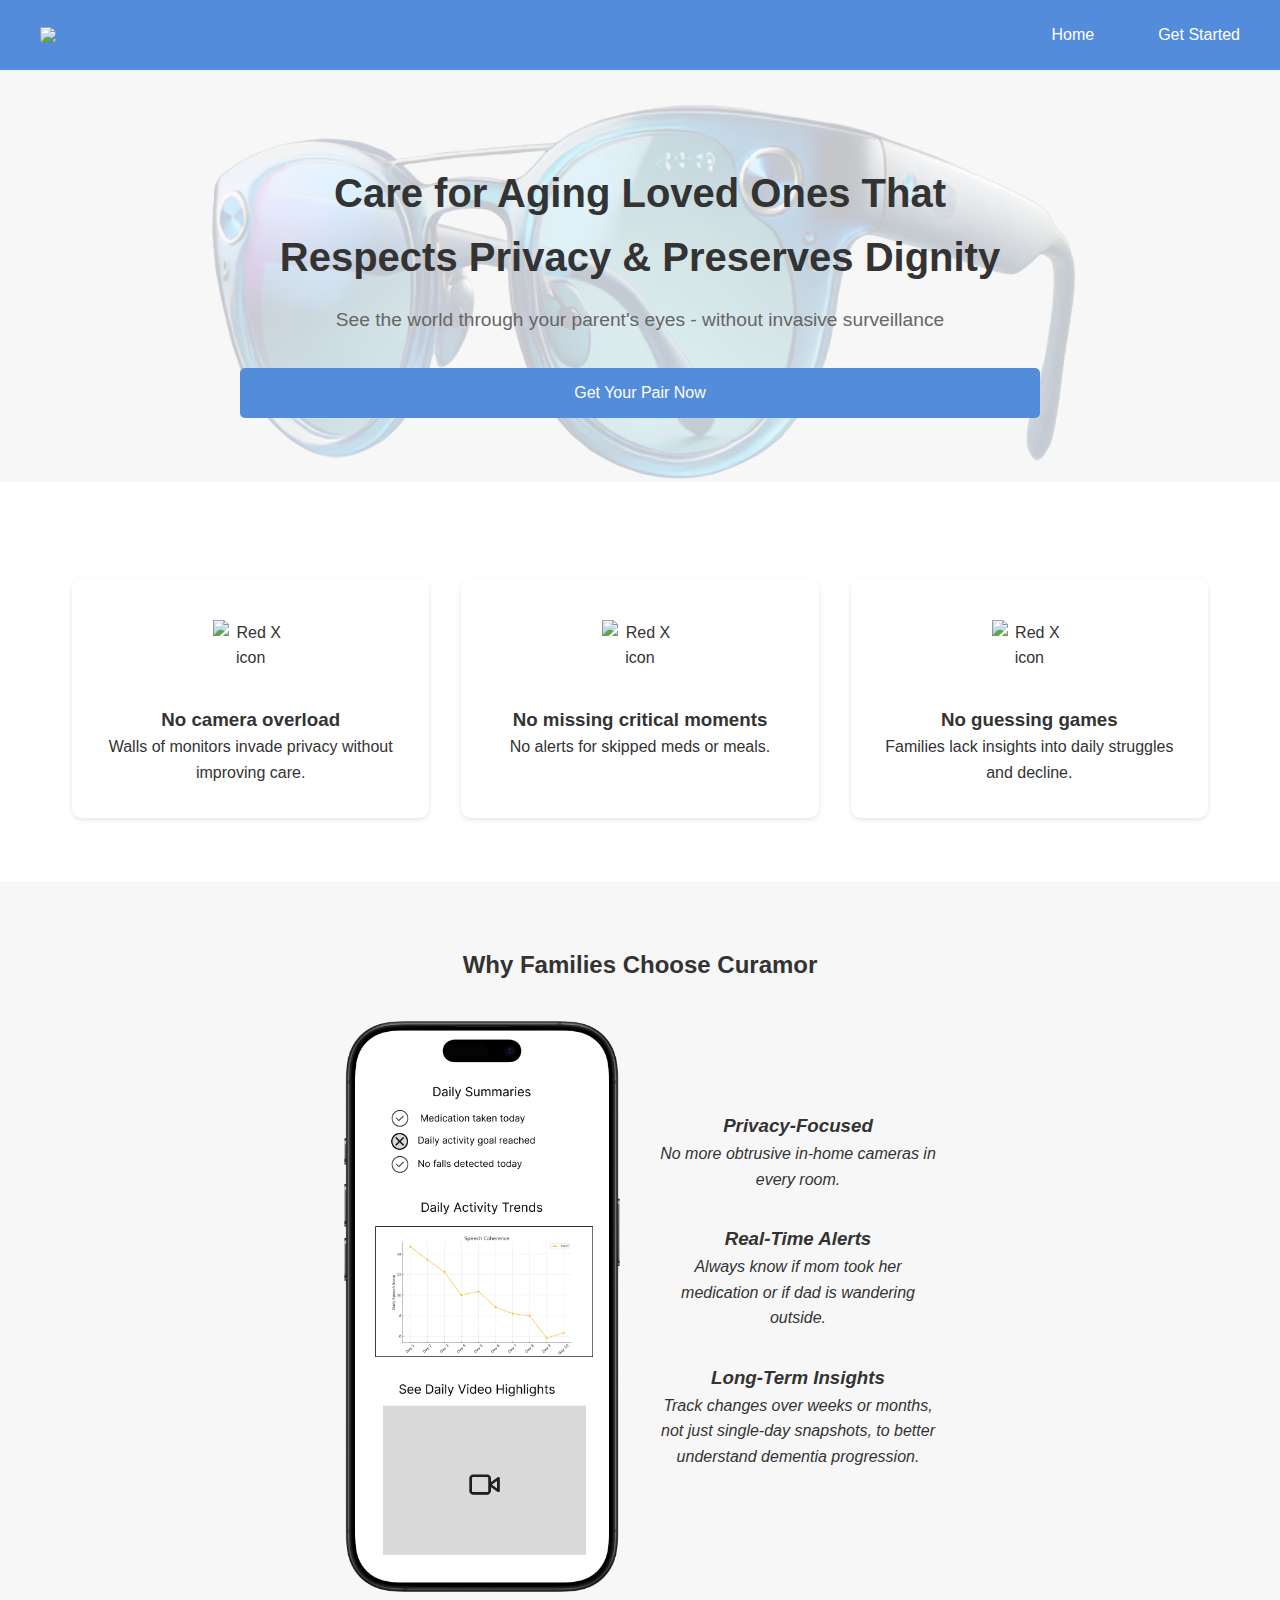
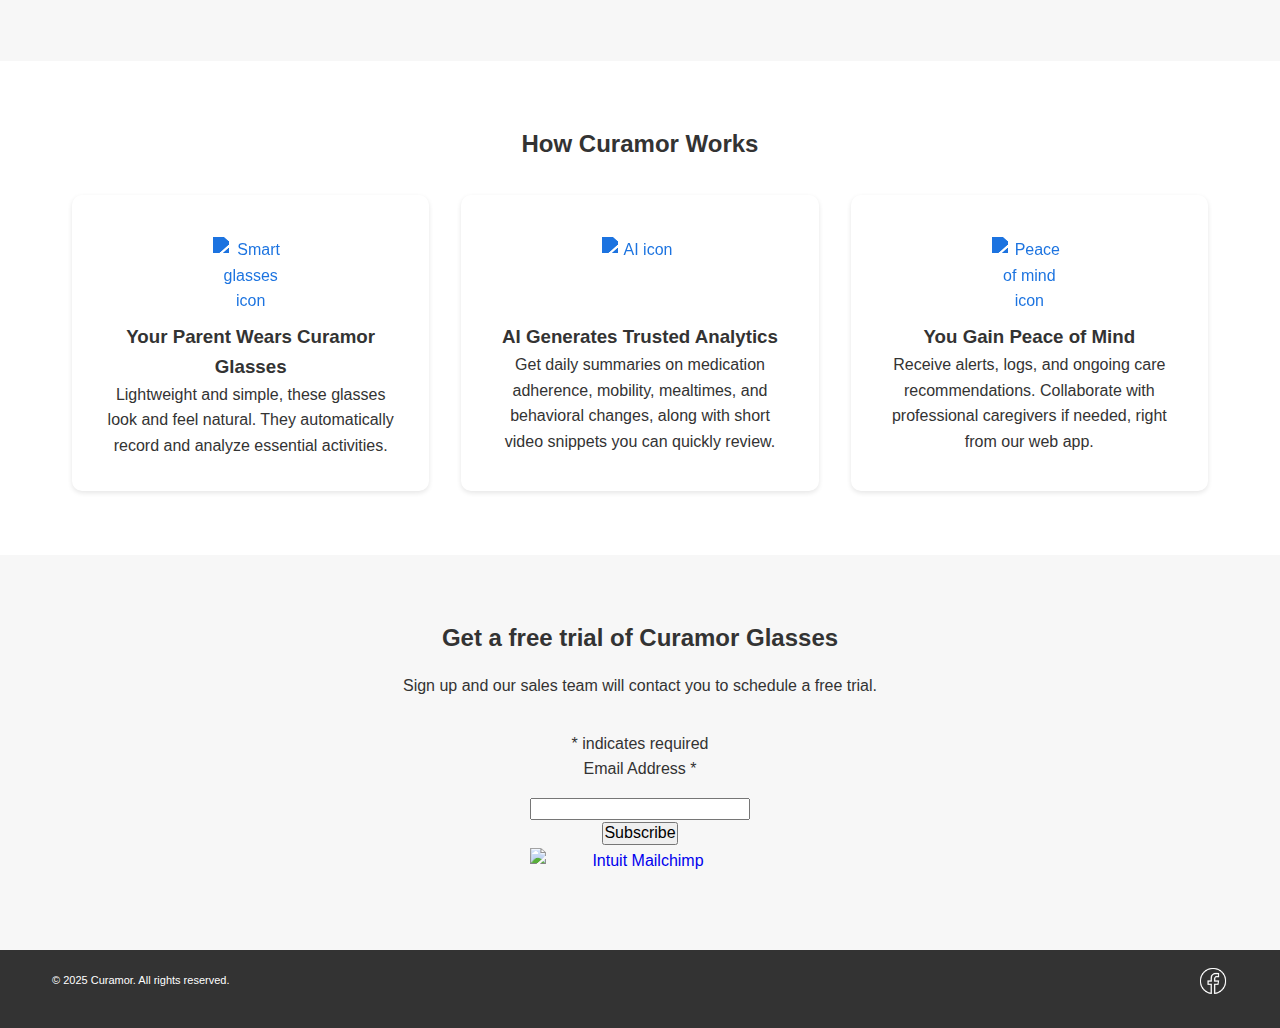
==== commit 7c7bda30: "Update CTA and footer" ====
--- a/index.html
+++ b/index.html
@@ -15,7 +15,7 @@
 <body>
     <header>
         <nav>
-            <div class="logo"><img src="assets/images/logo-clear.png" height=50vw></div>
+            <div class="logo"><a href="index.html"><img src="assets/images/logo-clear.png" height=50vw></a></div>
             <ul class="nav-links">
                 <li><a href="index.html">Home</a></li>
                 <li><a href="pages/signup.html">Get Started</a></li>
@@ -28,11 +28,11 @@
         </nav>
     </header>
 
-    <section class="hero">
+    <section class="hero grey-background">
         <div class="hero-content">
             <h1>Care for Aging Loved Ones That Respects Privacy & Preserves Dignity</h1>
             <p>See the world through your parent's eyes - without invasive surveillance</p>
-            <a href="pages/signup.html" class="cta-button">Get Started</a>
+            <a href="pages/signup.html" class="cta-button">Get Your Pair Now</a>
         </div>
     </section>
 
@@ -58,7 +58,7 @@
     </section>
 
 
-    <section class="testimonials">
+    <section class="testimonials grey-background">
         <div class="testimonials-content">
             <h2>Why Families Choose Curamor</h2>
             <div class="testimonial-grid">
@@ -99,14 +99,49 @@
         </div>
     </section>
 
-    <!-- <section class="get-started" id="get-started">
-        <h2>Get Started</h2>
-        <p>Experience worry-free dementia care. Reserve your spot to be among the first to integrate Curamor into your family's daily life.</p>
-        <a href="#get-started" class="cta-button">Request Early Access</a>
-    </section> -->
+    <section class="signup-section grey-background">
+        <section class="signup-section-content">
+            <h2>Get a free trial of Curamor Glasses</h2>
+            <p>Sign up and our sales team will contact you to schedule a free trial.</p>
+            
+            <!-- Mailchimp signup form -->
+            <div id="mc_embed_shell">
+                <link href="//cdn-images.mailchimp.com/embedcode/classic-061523.css" rel="stylesheet" type="text/css">
+        <div id="mc_embed_signup">
+            <form action="https://gmail.us22.list-manage.com/subscribe/post?u=8922dd363ba65b464b459ec45&amp;id=fa782236fc&amp;f_id=00dcc2e1f0" method="post" id="mc-embedded-subscribe-form" name="mc-embedded-subscribe-form" class="validate" target="_blank">
+                <div id="mc_embed_signup_scroll">
+                    <div class="indicates-required"><span class="asterisk">*</span> indicates required</div>
+                    <div class="mc-field-group"><label for="mce-EMAIL">Email Address <span class="asterisk">*</span></label><input type="email" name="EMAIL" class="required email" id="mce-EMAIL" required="" value=""></div>
+                <div id="mce-responses" class="clear foot">
+                    <div class="response" id="mce-error-response" style="display: none;"></div>
+                    <div class="response" id="mce-success-response" style="display: none;"></div>
+                </div>
+            <div aria-hidden="true" style="position: absolute; left: -5000px;">
+                /* real people should not fill this in and expect good things - do not remove this or risk form bot signups */
+                <input type="text" name="b_8922dd363ba65b464b459ec45_fa782236fc" tabindex="-1" value="">
+            </div>
+                <div class="optionalParent">
+                    <div class="clear foot">
+                        <input type="submit" name="subscribe" id="mc-embedded-subscribe" class="button" value="Subscribe">
+                        <p style="margin: 0px auto;"><a href="http://eepurl.com/i9yfA-" title="Mailchimp - email marketing made easy and fun"><span style="display: inline-block; background-color: transparent; border-radius: 4px;"><img class="refferal_badge" src="https://digitalasset.intuit.com/render/content/dam/intuit/mc-fe/en_us/images/intuit-mc-rewards-text-dark.svg" alt="Intuit Mailchimp" style="width: 220px; height: 40px; display: flex; padding: 2px 0px; justify-content: center; align-items: center;"></span></a></p>
+                    </div>
+                </div>
+            </div>
+        </form>
+        </div>
+        <script type="text/javascript" src="//s3.amazonaws.com/downloads.mailchimp.com/js/mc-validate.js"></script><script type="text/javascript">(function($) {window.fnames = new Array(); window.ftypes = new Array();fnames[0]='EMAIL';ftypes[0]='email';fnames[1]='FNAME';ftypes[1]='text';fnames[2]='LNAME';ftypes[2]='text';fnames[3]='ADDRESS';ftypes[3]='address';fnames[4]='PHONE';ftypes[4]='phone';fnames[5]='BIRTHDAY';ftypes[5]='birthday';fnames[6]='COMPANY';ftypes[6]='text';}(jQuery));var $mcj = jQuery.noConflict(true);</script></div>
+        </section>
+    </section>
 
     <footer>
-        <p>&copy; 2025 Curamor. All rights reserved.</p>
+        <div class="footer-content">
+            <p>&copy; 2025 Curamor. All rights reserved.</p>
+            <div class="social-links">
+                <a href="https://www.facebook.com/profile.php?id=61572917472707" target="_blank" rel="noopener noreferrer">
+                    <img src="assets/images/fb_icon.png" alt="Follow us on Facebook" width="30" height="30">
+                </a>
+            </div>
+        </div>
     </footer>
 
     <script src="assets/js/navigation.js"></script>
--- a/assets/css/style.css
+++ b/assets/css/style.css
@@ -5,15 +5,16 @@
 }
 
 body {
-    font-family: 'Arial', sans-serif;
+    font-family: Tahoma, Helvetica, Arial, sans-serif;
     line-height: 1.6;
     color: #333;
 }
 
 header {
-    background-color: #ffffff;
+    background-color: #548cdc;
     padding: 1rem 2rem;
     box-shadow: 0 2px 5px rgba(0,0,0,0.1);
+    width: 100%;
 }
 
 nav {
@@ -29,10 +30,18 @@
     font-weight: bold;
 }
 
+.nav-links {
+    display: flex;
+    gap: 2rem;
+    list-style: none;
+    padding: 0;
+    margin: 0;
+}
+
 .nav-links a {
     margin-left: 2rem;
     text-decoration: none;
-    color: #333;
+    color: #ffffff;
     transition: color 0.3s;
 }
 
@@ -40,12 +49,67 @@
     color: #007bff;
 }
 
+.hamburger {
+    display: none;
+    cursor: pointer;
+}
+
+.bar {
+    display: block;
+    width: 25px;
+    height: 3px;
+    margin: 5px auto;
+    transition: all 0.3s ease-in-out;
+    background-color: white;
+}
+
+@media (max-width: 768px) {
+    .hamburger {
+        display: block;
+    }
+
+    .hamburger.active .bar:nth-child(2) {
+        opacity: 0;
+    }
+
+    .hamburger.active .bar:nth-child(1) {
+        transform: translateY(8px) rotate(45deg);
+    }
+
+    .hamburger.active .bar:nth-child(3) {
+        transform: translateY(-8px) rotate(-45deg);
+    }
+
+    .nav-links {
+        position: fixed;
+        left: -100%;
+        top: 70px;
+        gap: 0;
+        flex-direction: column;
+        background-color: #f8f9fa;
+        width: 100%;
+        text-align: center;
+        transition: 0.3s;
+        box-shadow: 0 2px 5px rgba(0,0,0,0.1);
+    }
+
+    .nav-links.active {
+        left: 0;
+    }
+
+    .nav-links li {
+        margin: 16px 0;
+    }
+}
+
+.grey-background {
+    background-color: #f5f5f5cc;
+}
+
 .hero {
-    background-color: #f5f5f5;
     padding: 4rem 2rem;
     text-align: center;
     background-image: url("../images/glasses.png");
-    background-color: #f5f5f5cc;
     background-blend-mode: lighten;
     background-size: contain; /* Ensures full image is visible */
     background-position: center;
@@ -70,13 +134,18 @@
 }
 
 .cta-button {
-    display: inline-block;
-    padding: 1rem 2rem;
-    background-color: #528cdc;
+    display: block;
+    width: 100%;
+    padding: 0.75rem 2rem;
+    background-color: #548cdc;
     color: white;
     text-decoration: none;
+    border: none;
     border-radius: 5px;
-    transition: background-color 0.3s;
+    font-size: 1rem;
+    cursor: pointer;
+    text-align: center;
+    transition: background-color 0.3s ease;
 }
 
 .cta-button:hover {
@@ -104,7 +173,7 @@
 .problem-card {
     text-align: center;
     padding: 2rem;
-    background-color: #ffffff;
+    background-color: white;
     border-radius: 10px;
     box-shadow: 0 2px 5px rgba(0,0,0,0.1);
 }
@@ -137,7 +206,7 @@
 .feature-card {
     text-align: center;
     padding: 2rem;
-    background-color: #ffffff;
+    background-color: white;
     border-radius: 10px;
     box-shadow: 0 2px 5px rgba(0,0,0,0.1);
 }
@@ -152,7 +221,6 @@
 
 
 .testimonials {
-    background-color: #f9f9f9;
     padding: 4rem 2rem;
     text-align: center;
 }
@@ -166,26 +234,15 @@
     margin-bottom: 2rem;
 }
 
-.testimonial-grid{
+.testimonial-grid {
     display: grid;
-    grid-template-columns: repeat(2, minmax(0, 1fr));
-    gap: 2rem;
-    margin-top: 2rem;
-}
-
-.testimonials-text{
-    grid-template-columns: repeat(auto-fit, minmax(250px, 1fr));
-    gap: 2rem;
-    margin-top: 2rem;
-    display: flex;
-    flex-direction: column;
-    justify-content: center;
-    align-items: center;
-}
-
-.testimonial {
-    margin-bottom: 2rem;
-    font-style: italic;
+    grid-template-columns: 1fr 1fr;
+    gap: 2rem;
+    align-items: center;
+}
+
+.testimonial-image {
+    order: -1;
 }
 
 .testimonial-image img {
@@ -194,22 +251,40 @@
     display: block;
     margin: 0 auto;
 }
-/* 
-.get-started {
-    max-width: 1200px;
-    margin: 0 auto;
-    padding: 20px;
-    text-align: center;
-    box-sizing: border-box;
-    background-color: #f5f5f5;
-} */
+
+@media screen and (max-width: 500px) {
+    .testimonial-grid {
+        grid-template-columns: 1fr;
+    }
+    
+    .testimonial-image {
+        max-width: 70%;
+        margin: 0 auto;
+    }
+}
+
+.testimonial {
+    margin-bottom: 2rem;
+    font-style: italic;
+}
+
+.testimonial-text {
+    grid-template-columns: repeat(auto-fit, minmax(250px, 1fr));
+    gap: 2rem;
+    margin-top: 2rem;
+    display: flex;
+    flex-direction: column;
+    justify-content: center;
+    align-items: center;
+}
 
 footer {
     background-color: #333;
     color: white;
     padding: 2rem;
     text-align: center;
-    margin-top: 2rem;
+    margin-top: 0;
+    padding-top: 1rem;
 }
 
 footer a {
@@ -221,50 +296,36 @@
     text-decoration: underline;
 }
 
-
-.cta-button {
-    display: block;
-    width: 100%;
-    padding: 0.75rem;
-    background-color: #528cdc;
-    color: #fff;
-    border: none;
-    border-radius: 4px;
-    font-size: 1rem;
-    cursor: pointer;
-    text-align: center;
-    transition: background-color 0.3s ease;
-}
-
-.cta-button:hover {
-    background-color: #0056b3;
-}
-
 /* Signup section */
 
+
 .signup-section {
+    padding: 2rem 2rem 0;
+}
+
+.signup-section-content {
     display: flex;
     flex-direction: column;
     justify-content: center;
     align-items: center;
     text-align: center;
-    padding: 2rem;
+    padding: 2rem 2rem 4rem;
     box-sizing: border-box;
     margin: 0 auto; /* Center the section horizontally */
     max-width: 600px; /* Optional: Limit the maximum width */
 }
 
-.signup-section h2 {
+.signup-section-content h2 {
     margin-bottom: 1rem;
 }
 
-.signup-section p {
-    margin-bottom: 2rem;
-}
-
-.signup-section .cta-button {
+.signup-section-content p {
+    margin-bottom: 2rem;
+}
+
+.signup-section-content .cta-button {
     padding: 0.5rem 1rem;
-    background-color: #007bff;
+    background-color: #548cdc;
     color: white;
     border: none;
     border-radius: 5px;
@@ -272,18 +333,50 @@
     transition: background-color 0.3s;
 }
 
-.signup-section .cta-button:hover {
+.signup-section-content .cta-button:hover {
     background-color: #0056b3;
 }
 
 .full-page {
-    height: 100vh; /* Full viewport height */
+    height: 100vh;
     display: flex;
     flex-direction: column;
     justify-content: center;
     align-items: center;
     text-align: center;
-    /* background-color: #f9f9f9; */
     padding: 2rem;
     box-sizing: border-box;
 }
+
+.signup-section-content .mc-field-group {
+    display: flex;
+    flex-direction: column;
+    gap: 1rem;
+}
+
+.signup-section-content .mc_embed_signup {
+    background: white;
+    clear: left;
+    font: 14px Helvetica, Arial, sans-serif;
+    width: 100%;  /* Changed from 200px to be responsive */
+    max-width: 400px;  /* Added max-width for larger screens */
+}
+
+.footer-content {
+    display: flex;
+    justify-content: space-between;
+    align-items: center;
+    padding: 0 20px;
+    font-size: 11px;
+}
+
+.social-links img {
+    vertical-align: middle;
+    transition: opacity 0.2s;
+    filter: brightness(0) invert(1); /* Makes the image white */
+}
+
+.social-links img:hover {
+    opacity: 0.8;
+}
+
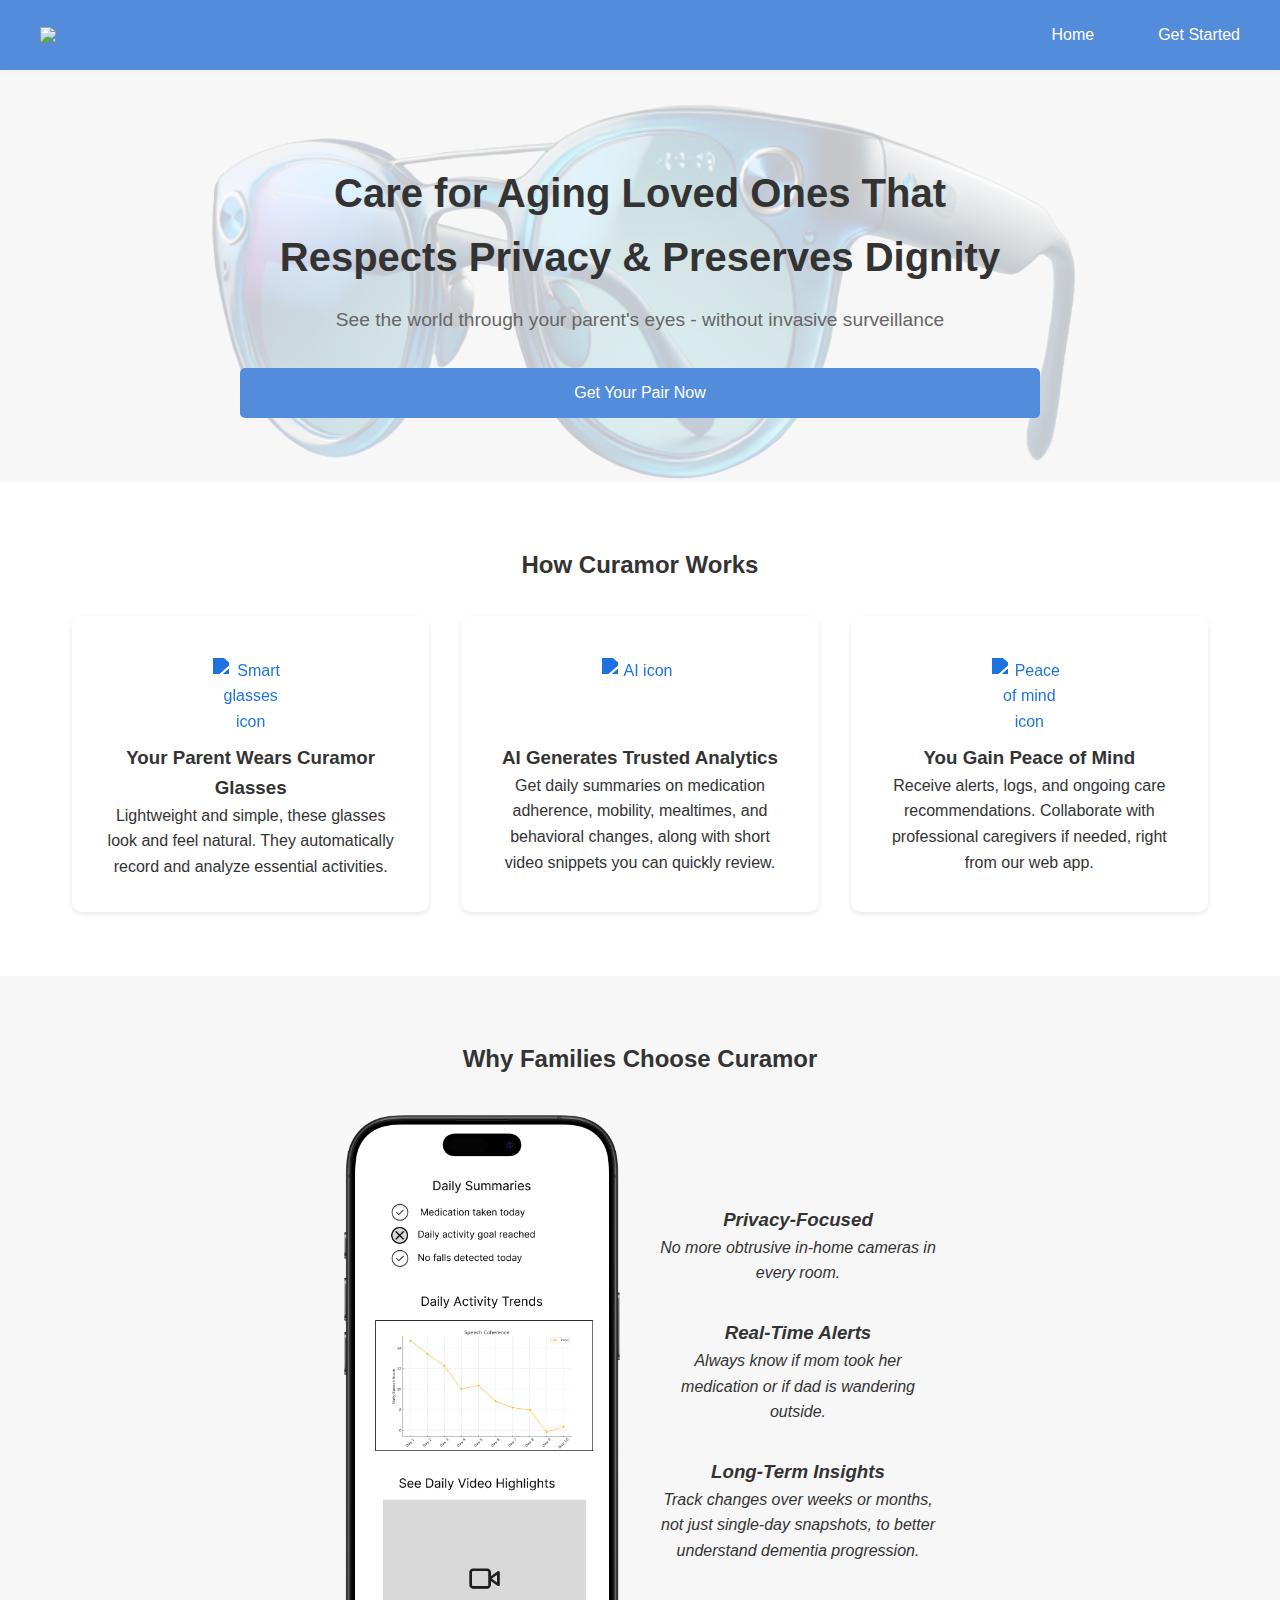
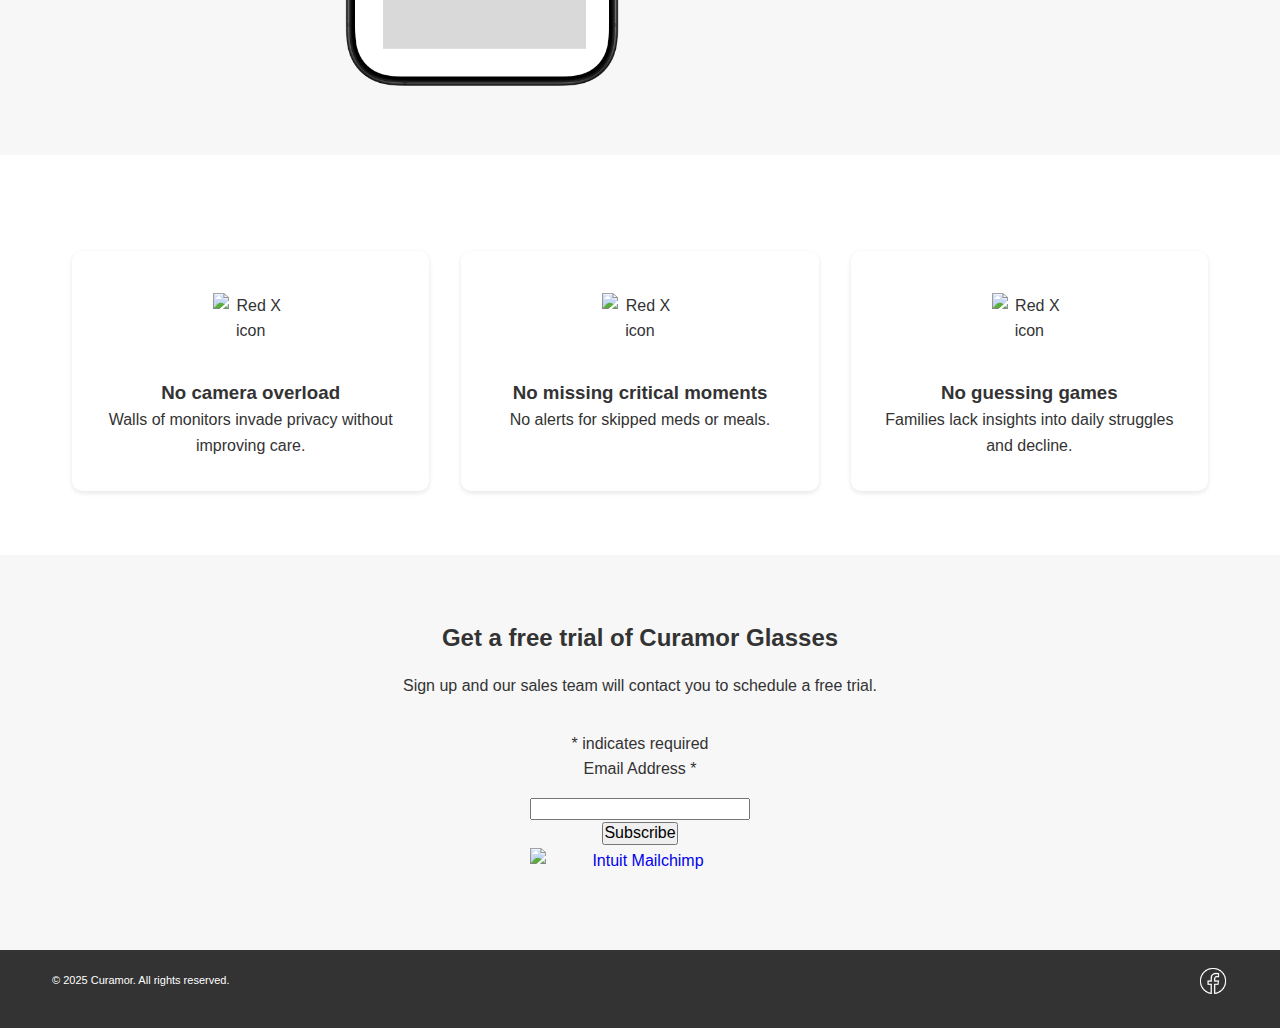
==== commit 4407f324: "Put features before problems section, add glasses-square image" ====
--- a/index.html
+++ b/index.html
@@ -36,23 +36,24 @@
         </div>
     </section>
 
-    <section class="problems" id="current-problems">
-        <!-- <h2>Problems with existing solutions</h2> -->
-        <div class="problems-grid">
-            <div class="problem-card">
-                <img src="assets/images/red-x.png" alt="Red X icon" class="problem-icon">
-                <h3>No camera overload</h3>
-                <p>Walls of monitors invade privacy without improving care.</p>
+    
+    <section class="features" id="features">
+        <h2>How Curamor Works</h2>
+        <div class="features-grid">
+            <div class="feature-card">
+                <img src="assets/images/smart-glass-icon.png" alt="Smart glasses icon" class="feature-icon">
+                <h3>Your Parent Wears Curamor Glasses</h3>
+                <p>Lightweight and simple, these glasses look and feel natural. They automatically record and analyze essential activities.</p>
             </div>
-            <div class="problem-card">
-                <img src="assets/images/red-x.png" alt="Red X icon" class="problem-icon">
-                <h3>No missing critical moments</h3>
-                <p>No alerts for skipped meds or meals.</p>
+            <div class="feature-card">
+                <img src="assets/images/ai-icon.png" alt="AI icon" class="feature-icon">
+                <h3>AI Generates Trusted Analytics</h3>
+                <p>Get daily summaries on medication adherence, mobility, mealtimes, and behavioral changes, along with short video snippets you can quickly review.</p>
             </div>
-            <div class="problem-card">
-                <img src="assets/images/red-x.png" alt="Red X icon" class="problem-icon">
-                <h3>No guessing games</h3>
-                <p>Families lack insights into daily struggles and decline.</p>
+            <div class="feature-card">
+                <img src="assets/images/peace-of-mind-icon.png" alt="Peace of mind icon" class="feature-icon">
+                <h3>You Gain Peace of Mind</h3>
+                <p>Receive alerts, logs, and ongoing care recommendations. Collaborate with professional caregivers if needed, right from our web app.</p>
             </div>
         </div>
     </section>
@@ -78,23 +79,23 @@
         </div>
     </section>
 
-    <section class="features" id="features">
-        <h2>How Curamor Works</h2>
-        <div class="features-grid">
-            <div class="feature-card">
-                <img src="assets/images/smart-glass-icon.png" alt="Smart glasses icon" class="feature-icon">
-                <h3>Your Parent Wears Curamor Glasses</h3>
-                <p>Lightweight and simple, these glasses look and feel natural. They automatically record and analyze essential activities.</p>
+    <section class="problems" id="current-problems">
+        <!-- <h2>Problems with existing solutions</h2> -->
+        <div class="problems-grid">
+            <div class="problem-card">
+                <img src="assets/images/red-x.png" alt="Red X icon" class="problem-icon">
+                <h3>No camera overload</h3>
+                <p>Walls of monitors invade privacy without improving care.</p>
             </div>
-            <div class="feature-card">
-                <img src="assets/images/ai-icon.png" alt="AI icon" class="feature-icon">
-                <h3>AI Generates Trusted Analytics</h3>
-                <p>Get daily summaries on medication adherence, mobility, mealtimes, and behavioral changes, along with short video snippets you can quickly review.</p>
+            <div class="problem-card">
+                <img src="assets/images/red-x.png" alt="Red X icon" class="problem-icon">
+                <h3>No missing critical moments</h3>
+                <p>No alerts for skipped meds or meals.</p>
             </div>
-            <div class="feature-card">
-                <img src="assets/images/peace-of-mind-icon.png" alt="Peace of mind icon" class="feature-icon">
-                <h3>You Gain Peace of Mind</h3>
-                <p>Receive alerts, logs, and ongoing care recommendations. Collaborate with professional caregivers if needed, right from our web app.</p>
+            <div class="problem-card">
+                <img src="assets/images/red-x.png" alt="Red X icon" class="problem-icon">
+                <h3>No guessing games</h3>
+                <p>Families lack insights into daily struggles and decline.</p>
             </div>
         </div>
     </section>
